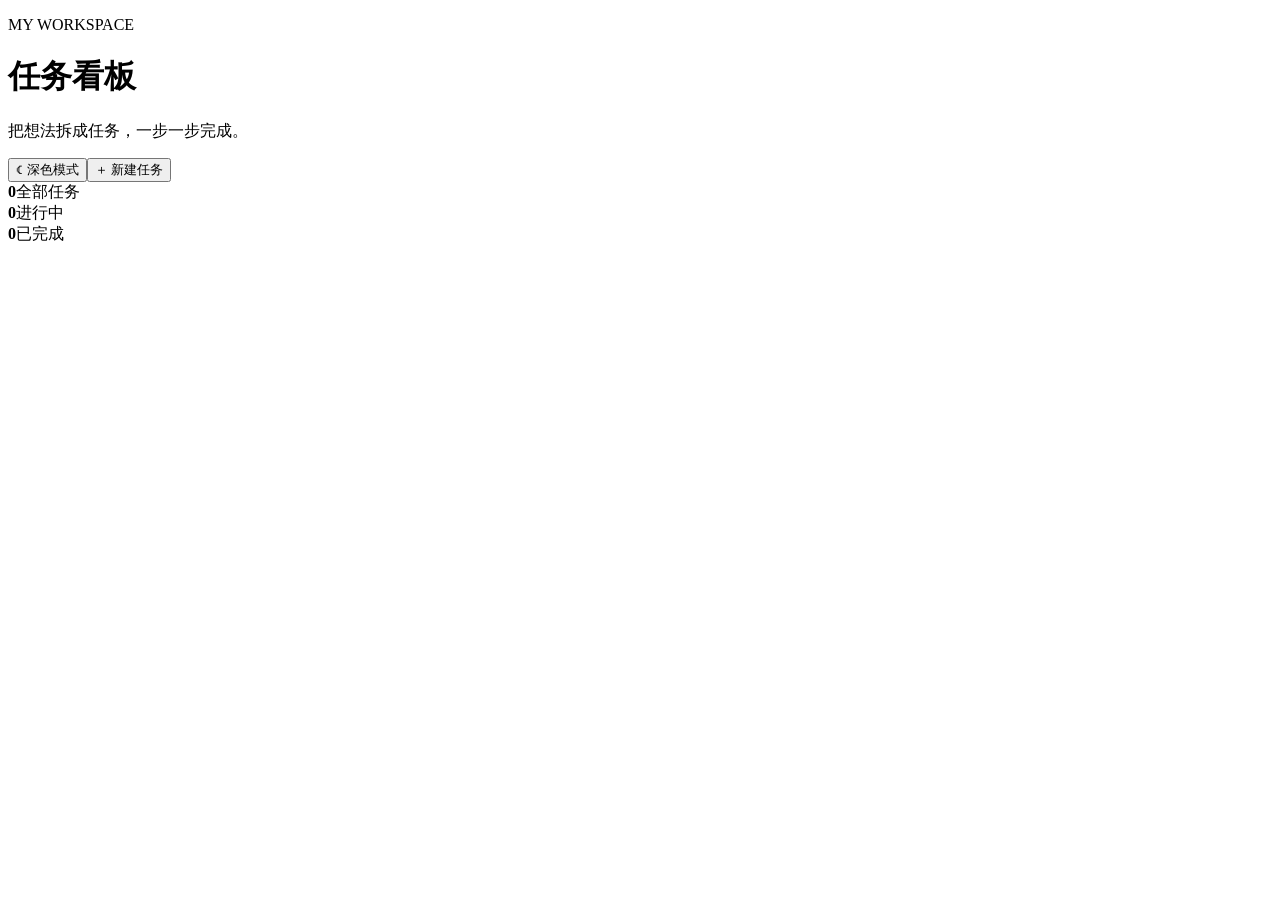
==== index.html @ d818872c "chore: initialize task board project" ====
<!doctype html>
<html lang="zh-CN">
<head>
  <meta charset="UTF-8" />
  <meta name="viewport" content="width=device-width, initial-scale=1" />
  <title>任务看板</title>
  <link rel="stylesheet" href="./style.css" />
</head>
<body>
  <div class="app">
    <header class="topbar">
      <div><p class="eyebrow">MY WORKSPACE</p><h1>任务看板</h1><p class="subtitle">把想法拆成任务，一步一步完成。</p></div>
      <div class="header-actions"><button id="theme-toggle" class="quiet" type="button" aria-label="切换深色模式">☾ 深色模式</button><button id="add-task" class="primary" type="button">＋ 新建任务</button></div>
    </header>
    <main>
      <section class="summary" aria-label="任务概览"><div><strong id="total-count">0</strong><span>全部任务</span></div><div><strong id="active-count">0</strong><span>进行中</span></div><div><strong id="done-count">0</strong><span>已完成</span></div></section>
      <div class="board" id="board"></div>
    </main>
  </div>
  <dialog id="task-dialog"><form id="task-form" method="dialog"><div class="dialog-head"><h2 id="dialog-title">新建任务</h2><button id="close-dialog" class="icon" type="button" aria-label="关闭">×</button></div><label>任务标题 <span class="required">*</span><input id="task-title" maxlength="100" required placeholder="例如：完成课堂实践演示" /></label><label>描述 <span class="optional">选填</span><textarea id="task-description" rows="4" maxlength="500" placeholder="补充任务内容"></textarea></label><div class="form-row"><label>状态<select id="task-status"><option value="todo">待办</option><option value="doing">进行中</option><option value="done">完成</option></select></label><label>优先级<select id="task-priority"><option value="medium">中</option><option value="high">高</option><option value="low">低</option></select></label></div><div class="dialog-actions"><button id="cancel-dialog" class="quiet" type="button">取消</button><button class="primary" type="submit">保存任务</button></div></form></dialog>
  <script src="./script.js" defer></script>
</body>
</html>
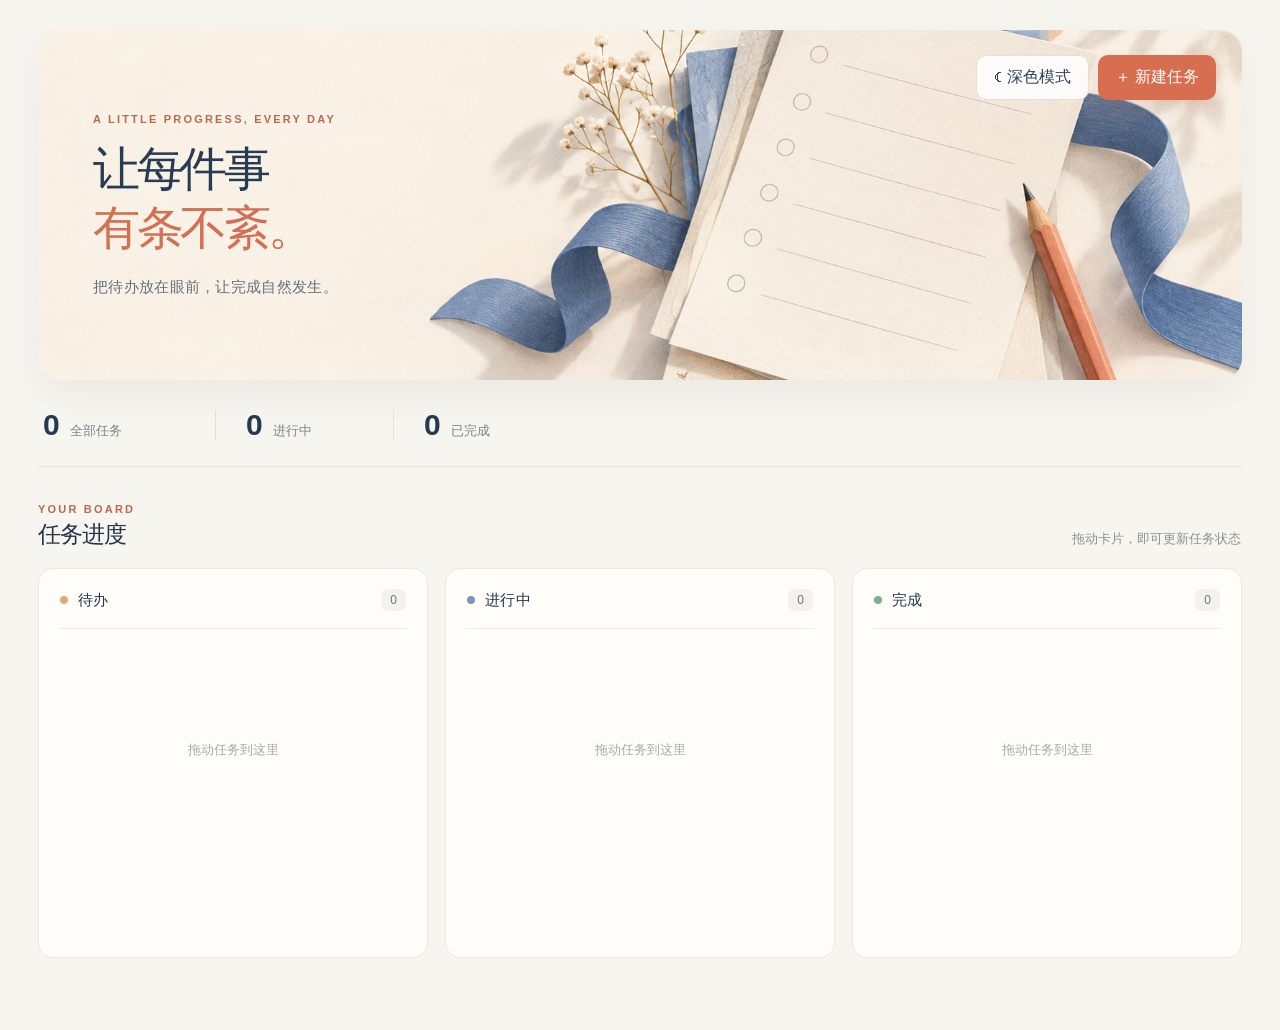
==== commit 4f2c0418: "design: refresh task board with original illustration" ====
--- a/index.html
+++ b/index.html
@@ -9,12 +9,13 @@
 <body>
   <div class="app">
     <header class="topbar">
-      <div><p class="eyebrow">MY WORKSPACE</p><h1>任务看板</h1><p class="subtitle">把想法拆成任务，一步一步完成。</p></div>
+      <img class="hero-art" src="./assets/task-hero.png" alt="" aria-hidden="true" />
+      <div class="hero-content"><p class="eyebrow">A LITTLE PROGRESS, EVERY DAY</p><h1>让每件事<br><em>有条不紊。</em></h1><p class="subtitle">把待办放在眼前，让完成自然发生。</p></div>
       <div class="header-actions"><button id="theme-toggle" class="quiet" type="button" aria-label="切换深色模式">☾ 深色模式</button><button id="add-task" class="primary" type="button">＋ 新建任务</button></div>
     </header>
     <main>
       <section class="summary" aria-label="任务概览"><div><strong id="total-count">0</strong><span>全部任务</span></div><div><strong id="active-count">0</strong><span>进行中</span></div><div><strong id="done-count">0</strong><span>已完成</span></div></section>
-      <div class="board" id="board"></div>
+      <div class="board-heading"><div><p class="section-kicker">YOUR BOARD</p><h2>任务进度</h2></div><p>拖动卡片，即可更新任务状态</p></div><div class="board" id="board"></div>
     </main>
   </div>
   <dialog id="task-dialog"><form id="task-form" method="dialog"><div class="dialog-head"><h2 id="dialog-title">新建任务</h2><button id="close-dialog" class="icon" type="button" aria-label="关闭">×</button></div><label>任务标题 <span class="required">*</span><input id="task-title" maxlength="100" required placeholder="例如：完成课堂实践演示" /></label><label>描述 <span class="optional">选填</span><textarea id="task-description" rows="4" maxlength="500" placeholder="补充任务内容"></textarea></label><div class="form-row"><label>状态<select id="task-status"><option value="todo">待办</option><option value="doing">进行中</option><option value="done">完成</option></select></label><label>优先级<select id="task-priority"><option value="medium">中</option><option value="high">高</option><option value="low">低</option></select></label></div><div class="dialog-actions"><button id="cancel-dialog" class="quiet" type="button">取消</button><button class="primary" type="submit">保存任务</button></div></form></dialog>
--- a/style.css
+++ b/style.css
@@ -0,0 +1,122 @@
+:root {
+  font-family: "Segoe UI", "Microsoft YaHei", "PingFang SC", sans-serif;
+  color: #25364a;
+  background: #f7f5f0;
+  font-synthesis: none;
+}
+* { box-sizing: border-box; }
+body { margin: 0; }
+button, input, textarea, select { font: inherit; }
+button { cursor: pointer; }
+.app { max-width: 1510px; margin: auto; padding: 30px 38px 72px; }
+.topbar {
+  position: relative; isolation: isolate; overflow: hidden;
+  min-height: 350px; border-radius: 22px;
+  background: #f6ede0; display: flex; align-items: center;
+  padding: 48px 55px;
+  box-shadow: 0 15px 36px rgba(76, 58, 39, .06);
+}
+.hero-art { position: absolute; z-index: -1; inset: 0; width: 100%; height: 100%; object-fit: cover; object-position: center 47%; }
+.hero-content { position: relative; max-width: 480px; }
+.eyebrow, .section-kicker { margin: 0 0 15px; color: #bc684e; font-size: 11px; font-weight: 800; letter-spacing: .2em; }
+h1 { margin: 0; color: #273c52; font-size: clamp(36px, 3.7vw, 55px); letter-spacing: -.07em; line-height: 1.24; font-weight: 800; }
+h1 em { font-style: normal; color: #d36f53; }
+.subtitle { margin: 21px 0 0; font-size: 15px; color: #66717b; letter-spacing: .02em; }
+.header-actions { position: absolute; top: 25px; right: 26px; display: flex; gap: 9px; }
+button { border: 0; border-radius: 10px; padding: 11px 17px; font-weight: 700; transition: background .18s, transform .18s, box-shadow .18s; }
+button:hover { transform: translateY(-1px); }
+button:focus-visible { outline: 3px solid #7294ba; outline-offset: 3px; }
+.primary { background: #d76e50; color: #fff; box-shadow: 0 7px 16px #a9543b2b; }
+.primary:hover { background: #bd5c41; box-shadow: 0 9px 20px #a9543b37; }
+.quiet { background: #ffffffda; color: #314359; border: 1px solid #e7e0d7; }
+.quiet:hover { background: #fff; }
+.summary { display: flex; gap: 0; margin: 30px 0 36px; border-bottom: 1px solid #e7e2d9; padding: 0 0 26px; }
+.summary div { display: flex; align-items: baseline; gap: 12px; min-width: 178px; padding: 0 30px; border-right: 1px solid #e7e2d9; }
+.summary div:first-child { padding-left: 5px; }
+.summary div:last-child { border: 0; }
+.summary strong { font-size: 30px; line-height: 1; letter-spacing: -.05em; color: #253b51; }
+.summary span { color: #7a858c; font-size: 13px; }
+.board-heading { display: flex; align-items: end; justify-content: space-between; gap: 16px; margin: 0 0 18px; }
+.board-heading .section-kicker { margin-bottom: 4px; }
+.board-heading h2 { font-size: 23px; margin: 0; letter-spacing: -.04em; }
+.board-heading > p { color: #8b928f; margin: 0 1px 2px; font-size: 13px; }
+.board { display: grid; grid-template-columns: repeat(3, minmax(0, 1fr)); gap: 17px; align-items: start; }
+.column { min-height: 390px; padding: 20px; background: #fffdfa; border: 1px solid #ede8df; border-radius: 15px; transition: background .2s, border .2s; }
+.column.drag-over { background: #eef3f8; border: 1px dashed #6e92b9; }
+.column-head { display: flex; align-items: center; gap: 10px; padding: 0 1px 17px; border-bottom: 1px solid #f0ece5; }
+.column-head h2 { font-size: 15px; margin: 0; flex: 1; letter-spacing: .02em; }
+.dot { width: 8px; height: 8px; border-radius: 50%; }
+.todo .dot { background: #dbad7b; }
+.doing .dot { background: #7996bd; }
+.done .dot { background: #7fae94; }
+.count { font-size: 12px; color: #67768a; background: #f5f2eb; border-radius: 7px; padding: 4px 9px; min-width: 24px; text-align: center; }
+.cards { display: flex; flex-direction: column; gap: 10px; min-height: 250px; padding-top: 16px; }
+.card { background: #fff; border: 1px solid #ebe7df; border-radius: 11px; padding: 17px; box-shadow: 0 5px 14px #766d5c0d; cursor: grab; transition: transform .18s, box-shadow .18s, border .18s; }
+.card:hover { transform: translateY(-2px); box-shadow: 0 9px 21px #766d5c17; border-color: #dacfc1; }
+.card:active { cursor: grabbing; }
+.card.dragging { opacity: .45; }
+.card-top { display: flex; justify-content: space-between; align-items: center; gap: 10px; }
+.priority { font-size: 11px; font-weight: 750; padding: 5px 9px; border-radius: 6px; }
+.priority.high { color: #b94d41; background: #faeae5; }
+.priority.medium { color: #a97327; background: #fbf1db; }
+.priority.low { color: #398265; background: #e8f4eb; }
+.card h3 { font-size: 16px; margin: 14px 0 7px; line-height: 1.45; overflow-wrap: anywhere; color: #273b50; }
+.card p { font-size: 13px; color: #788594; line-height: 1.65; margin: 0 0 16px; white-space: pre-wrap; overflow-wrap: anywhere; }
+.card-actions { display: flex; gap: 6px; justify-content: flex-end; margin-top: 14px; padding-top: 10px; border-top: 1px solid #f4f1ea; }
+.card-actions button { padding: 5px 8px; background: transparent; color: #73839a; font-size: 12px; }
+.card-actions button:hover { background: #f2f5f8; color: #3c6388; }
+.card-actions .delete:hover { color: #c45651; background: #faeeee; }
+.empty { color: #a7aaa7; text-align: center; font-size: 13px; padding: 96px 10px 50px; }
+dialog { border: 1px solid #ece5dc; border-radius: 18px; padding: 0; width: min(490px, calc(100% - 32px)); background: #fffdfa; color: #25364a; box-shadow: 0 25px 80px #17233c40; }
+dialog::backdrop { background: #15223c90; }
+form { padding: 29px; }
+.dialog-head { display: flex; justify-content: space-between; align-items: center; margin-bottom: 26px; }
+.dialog-head h2 { margin: 0; font-size: 22px; }
+.icon { background: transparent; font-size: 28px; line-height: 1; padding: 0 4px; color: #7b8799; }
+label { display: block; font-size: 13px; font-weight: 700; margin-bottom: 19px; }
+input, textarea, select { display: block; width: 100%; margin-top: 9px; border: 1px solid #deddd7; border-radius: 9px; padding: 11px 12px; background: #fff; color: #25364a; outline: 0; }
+input:focus, textarea:focus, select:focus { border-color: #6e92b9; box-shadow: 0 0 0 3px #6e92b922; }
+textarea { resize: vertical; }
+.required { color: #d76557; }
+.optional { font-weight: 400; color: #9aa5b3; }
+.form-row { display: grid; grid-template-columns: 1fr 1fr; gap: 14px; }
+.dialog-actions { display: flex; justify-content: flex-end; gap: 10px; margin-top: 10px; }
+body.dark { background: #151c24; color: #e9e4da; }
+body.dark .topbar { background: #f6ede0; }
+body.dark .summary { border-color: #37404b; }
+body.dark .summary div { border-color: #37404b; }
+body.dark .summary strong, body.dark .board-heading h2 { color: #f0ebe2; }
+body.dark .board-heading > p, body.dark .summary span { color: #a6b0b7; }
+body.dark .column { background: #202a34; border-color: #35404a; }
+body.dark .column.drag-over { background: #2a4054; border-color: #7696b8; }
+body.dark .column-head, body.dark .card-actions { border-color: #39434d; }
+body.dark .count { background: #34404d; color: #d7e0e9; }
+body.dark .card, body.dark dialog { background: #293541; border-color: #3a4956; color: #e9eef6; }
+body.dark .card h3 { color: #f0f3f5; }
+body.dark .card p { color: #aebac4; }
+body.dark .empty { color: #98a5ae; }
+body.dark input, body.dark textarea, body.dark select { background: #1c2731; color: #e9eef6; border-color: #42505c; }
+body.dark .card-actions button:hover { background: #354251; }
+@media (max-width: 900px) {
+  .app { padding: 20px 18px 48px; }
+  .topbar { min-height: 320px; padding: 38px 35px; }
+  .hero-content { max-width: 390px; }
+  .board { grid-template-columns: 1fr; }
+  .column { min-height: 180px; }
+  .cards { min-height: 100px; }
+  .empty { padding: 44px 10px; }
+}
+@media (max-width: 600px) {
+  .topbar { min-height: 400px; align-items: start; padding: 94px 24px 28px; }
+  .hero-art { width: 170%; max-width: none; left: -45%; object-position: center; opacity: .76; }
+  .hero-content { background: #f6ede0db; border-radius: 8px; padding: 4px 8px 8px 0; }
+  h1 { font-size: 38px; }
+  .header-actions { left: 18px; right: 18px; top: 18px; }
+  .header-actions button { flex: 1; padding: 10px 9px; font-size: 12px; }
+  .summary { justify-content: space-between; margin: 24px 0 29px; padding-bottom: 20px; }
+  .summary div { flex-direction: column; gap: 4px; min-width: 0; flex: 1; padding: 0 10px; }
+  .summary div:first-child { padding-left: 0; }
+  .summary strong { font-size: 25px; }
+  .summary span { font-size: 11px; }
+  .board-heading { align-items: start; flex-direction: column; gap: 7px; }
+}
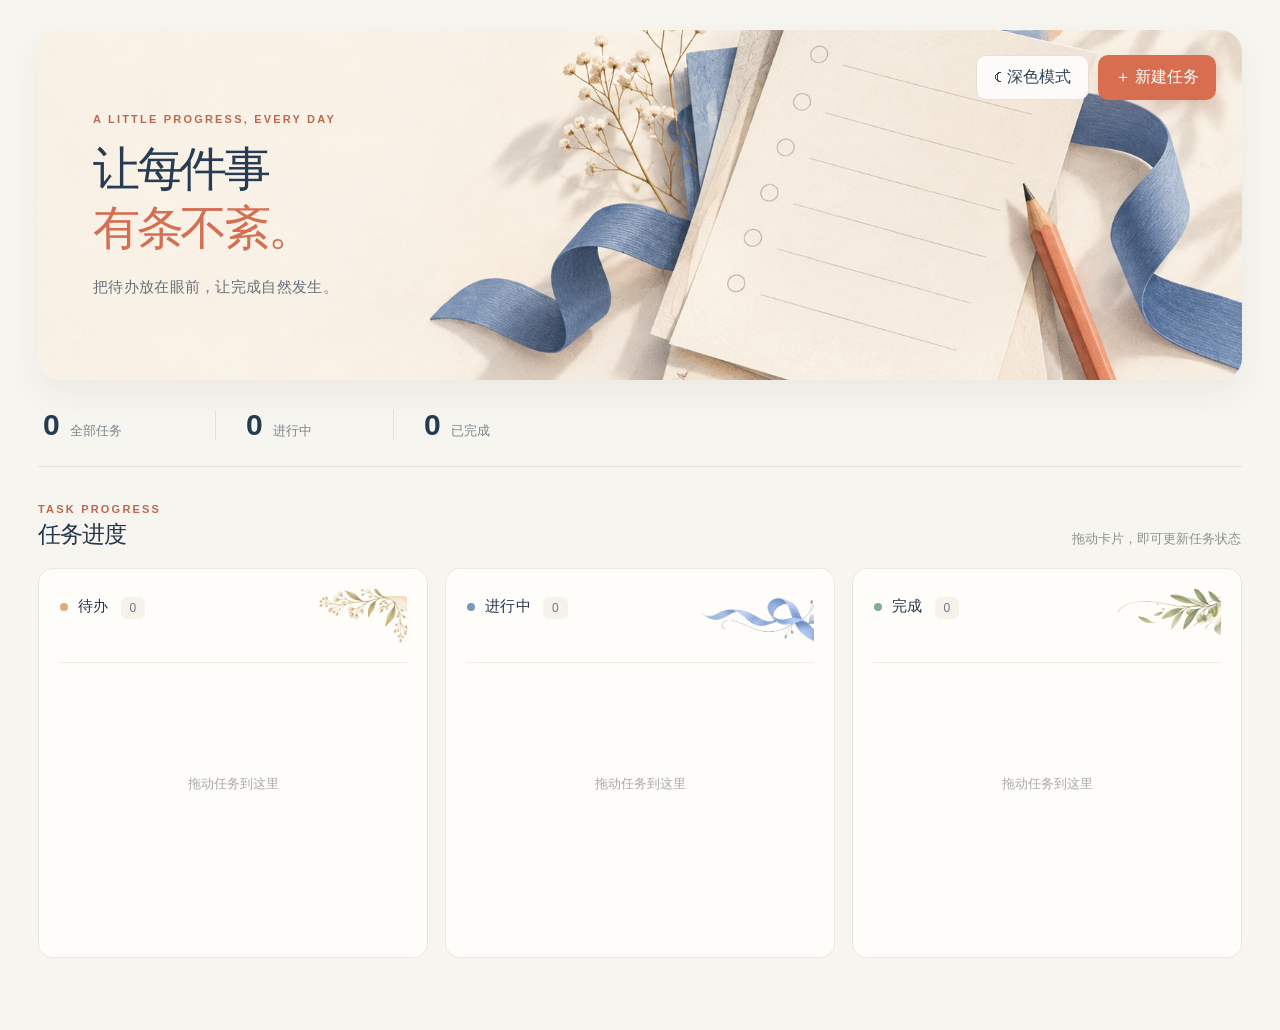
==== commit c40f5c70: "design: refine task cards and dark theme" ====
--- a/index.html
+++ b/index.html
@@ -15,7 +15,7 @@
     </header>
     <main>
       <section class="summary" aria-label="任务概览"><div><strong id="total-count">0</strong><span>全部任务</span></div><div><strong id="active-count">0</strong><span>进行中</span></div><div><strong id="done-count">0</strong><span>已完成</span></div></section>
-      <div class="board-heading"><div><p class="section-kicker">YOUR BOARD</p><h2>任务进度</h2></div><p>拖动卡片，即可更新任务状态</p></div><div class="board" id="board"></div>
+      <div class="board-heading"><div><p class="section-kicker">TASK PROGRESS</p><h2>任务进度</h2></div><p>拖动卡片，即可更新任务状态</p></div><div class="board" id="board"></div>
     </main>
   </div>
   <dialog id="task-dialog"><form id="task-form" method="dialog"><div class="dialog-head"><h2 id="dialog-title">新建任务</h2><button id="close-dialog" class="icon" type="button" aria-label="关闭">×</button></div><label>任务标题 <span class="required">*</span><input id="task-title" maxlength="100" required placeholder="例如：完成课堂实践演示" /></label><label>描述 <span class="optional">选填</span><textarea id="task-description" rows="4" maxlength="500" placeholder="补充任务内容"></textarea></label><div class="form-row"><label>状态<select id="task-status"><option value="todo">待办</option><option value="doing">进行中</option><option value="done">完成</option></select></label><label>优先级<select id="task-priority"><option value="medium">中</option><option value="high">高</option><option value="low">低</option></select></label></div><div class="dialog-actions"><button id="cancel-dialog" class="quiet" type="button">取消</button><button class="primary" type="submit">保存任务</button></div></form></dialog>
--- a/style.css
+++ b/style.css
@@ -120,3 +120,60 @@
   .summary span { font-size: 11px; }
   .board-heading { align-items: start; flex-direction: column; gap: 7px; }
 }
+
+/* Focused refinements: themed hero, status ornaments, and priority-colored task cards. */
+body.dark .topbar { background: #1d2832; box-shadow: 0 15px 36px #050a0e45; }
+body.dark .hero-art { filter: brightness(.27) saturate(.8); }
+body.dark .eyebrow { color: #dfa58e; }
+body.dark h1 { color: #f3eee8; }
+body.dark h1 em { color: #eeaa90; }
+body.dark .subtitle { color: #d4d5d2; }
+body.dark .topbar .quiet { background: #25333ee8; border-color: #66717a; color: #f3eee8; }
+body.dark .topbar .quiet:hover { background: #344450; }
+.column-head { position: relative; overflow: hidden; min-height: 74px; align-items: flex-start; padding-top: 8px; }
+.column-head .dot { margin-top: 6px; position: relative; z-index: 1; }
+.column-head h2 { flex: 0 0 auto; position: relative; z-index: 1; }
+.column-head .count { margin-left: 2px; position: relative; z-index: 1; }
+.column-ornament { position: absolute; top: -12px; right: -16px; width: 220px; height: 78px; object-fit: contain; object-position: right center; pointer-events: none; opacity: .78; }
+body.dark .column-ornament { opacity: .55; }
+.card { position: relative; overflow: hidden; min-height: 128px; }
+.card:focus-visible { outline: 3px solid #7294ba; outline-offset: 2px; }
+.card.priority-high { background: #fff0ed; border-color: #f0cbc4; }
+.card.priority-medium { background: #fff7e9; border-color: #eddfbf; }
+.card.priority-low { background: #edf8f0; border-color: #cde8d5; }
+.card.priority-high:hover { border-color: #dfa89e; }
+.card.priority-medium:hover { border-color: #d9c68f; }
+.card.priority-low:hover { border-color: #a6d5b5; }
+.card.priority-high .priority.high { background: #f7dcd6; }
+.card.priority-medium .priority.medium { background: #f6e7bd; }
+.card.priority-low .priority.low { background: #d8eddd; }
+.card-actions {
+  position: absolute; inset: 0; z-index: 2; margin: 0; padding: 0;
+  border: 0; border-radius: inherit;
+  display: flex; align-items: center; justify-content: center; gap: 11px;
+  opacity: 0; visibility: hidden; pointer-events: none;
+  transition: opacity .16s, visibility .16s;
+}
+.priority-high .card-actions { background: #fff0edf2; }
+.priority-medium .card-actions { background: #fff7e9f2; }
+.priority-low .card-actions { background: #edf8f0f2; }
+.card.actions-visible .card-actions { opacity: 1; visibility: visible; pointer-events: auto; }
+.card-actions button { min-width: 82px; padding: 10px 13px; background: #ffffffeb; border: 1px solid #d9d5cb; color: #344960; font-size: 13px; box-shadow: 0 3px 10px #413a3212; }
+.card-actions button:hover { background: #fff; color: #274967; }
+.card-actions .delete { color: #b95048; border-color: #e9c6c0; }
+.card-actions .delete:hover { background: #fff; color: #a33d38; }
+body.dark .card.priority-high { background: #483238; border-color: #7e4a50; }
+body.dark .card.priority-medium { background: #494234; border-color: #816c45; }
+body.dark .card.priority-low { background: #30473c; border-color: #527966; }
+body.dark .card.priority-high .priority.high { color: #ffbdb3; background: #623e43; }
+body.dark .card.priority-medium .priority.medium { color: #f1d08b; background: #63543b; }
+body.dark .card.priority-low .priority.low { color: #acd9b8; background: #3d5d4d; }
+body.dark .priority-high .card-actions { background: #483238f2; }
+body.dark .priority-medium .card-actions { background: #494234f2; }
+body.dark .priority-low .card-actions { background: #30473cf2; }
+body.dark .card-actions button { background: #f2eee8; border-color: #d2c8c0; color: #293e52; }
+body.dark .card-actions .delete { color: #a3433f; }
+@media (max-width: 600px) {
+  body.dark .hero-content { background: #1d2832d9; }
+  .column-ornament { width: 190px; }
+}
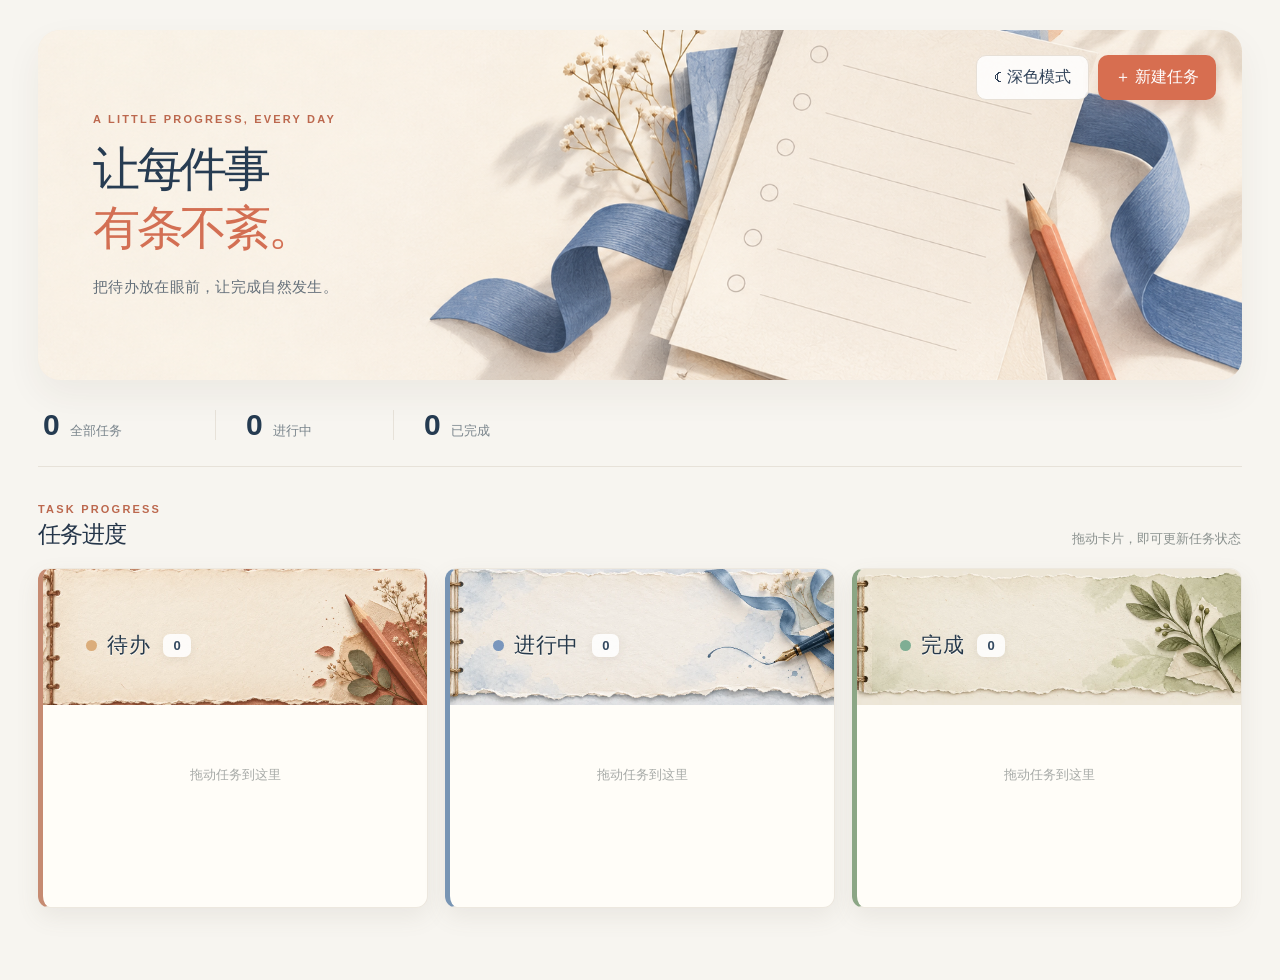
==== commit 58822d25: "design: turn kanban columns into compact notebooks" ====
--- a/index.html
+++ b/index.html
@@ -4,7 +4,7 @@
   <meta charset="UTF-8" />
   <meta name="viewport" content="width=device-width, initial-scale=1" />
   <title>任务看板</title>
-  <link rel="stylesheet" href="./style.css" />
+  <link rel="stylesheet" href="./style.css?v=20260922-3" />
 </head>
 <body>
   <div class="app">
@@ -19,6 +19,6 @@
     </main>
   </div>
   <dialog id="task-dialog"><form id="task-form" method="dialog"><div class="dialog-head"><h2 id="dialog-title">新建任务</h2><button id="close-dialog" class="icon" type="button" aria-label="关闭">×</button></div><label>任务标题 <span class="required">*</span><input id="task-title" maxlength="100" required placeholder="例如：完成课堂实践演示" /></label><label>描述 <span class="optional">选填</span><textarea id="task-description" rows="4" maxlength="500" placeholder="补充任务内容"></textarea></label><div class="form-row"><label>状态<select id="task-status"><option value="todo">待办</option><option value="doing">进行中</option><option value="done">完成</option></select></label><label>优先级<select id="task-priority"><option value="medium">中</option><option value="high">高</option><option value="low">低</option></select></label></div><div class="dialog-actions"><button id="cancel-dialog" class="quiet" type="button">取消</button><button class="primary" type="submit">保存任务</button></div></form></dialog>
-  <script src="./script.js" defer></script>
+  <script src="./script.js?v=20260922-3" defer></script>
 </body>
 </html>
--- a/style.css
+++ b/style.css
@@ -134,8 +134,6 @@
 .column-head .dot { margin-top: 6px; position: relative; z-index: 1; }
 .column-head h2 { flex: 0 0 auto; position: relative; z-index: 1; }
 .column-head .count { margin-left: 2px; position: relative; z-index: 1; }
-.column-ornament { position: absolute; top: -12px; right: -16px; width: 220px; height: 78px; object-fit: contain; object-position: right center; pointer-events: none; opacity: .78; }
-body.dark .column-ornament { opacity: .55; }
 .card { position: relative; overflow: hidden; min-height: 128px; }
 .card:focus-visible { outline: 3px solid #7294ba; outline-offset: 2px; }
 .card.priority-high { background: #fff0ed; border-color: #f0cbc4; }
@@ -175,5 +173,53 @@
 body.dark .card-actions .delete { color: #a3433f; }
 @media (max-width: 600px) {
   body.dark .hero-content { background: #1d2832d9; }
-  .column-ornament { width: 190px; }
-}
+}
+
+/* Full notebook headers and compact task cards. */
+.column {
+  min-height: 340px;
+  padding: 0 16px 18px;
+  overflow: hidden;
+  border-left-width: 5px;
+  border-radius: 12px;
+  background: #fffdf8;
+  box-shadow: 0 9px 23px #6e625719;
+}
+.column.todo { border-left-color: #c68b72; }
+.column.doing { border-left-color: #7895b4; }
+.column.done { border-left-color: #8ba685; }
+.column-head {
+  margin: 0 -16px 0 -16px;
+  padding: 43px 22px 27px 43px;
+  min-height: 136px;
+  align-items: center;
+  gap: 10px;
+  border: 0;
+  background-size: cover;
+  background-position: center center;
+  background-repeat: no-repeat;
+}
+.todo .column-head { background-image: url('./assets/notebook-todo.webp'); }
+.doing .column-head { background-image: url('./assets/notebook-doing.webp'); }
+.done .column-head { background-image: url('./assets/notebook-done.webp'); }
+.column-head .dot { width: 11px; height: 11px; margin-top: 0; flex: 0 0 auto; }
+.column-head h2 { font-size: 21px; font-weight: 850; color: #26394b; letter-spacing: .035em; text-shadow: 0 1px #fffcf6; }
+.column-head .count { margin-left: 3px; background: #ffffffd9; color: #334960; font-weight: 800; font-size: 13px; padding: 4px 10px; box-shadow: 0 2px 8px #74685b1a; }
+.cards { min-height: 172px; padding-top: 9px; gap: 9px; }
+.card { min-height: 0; padding: 11px 14px 12px; }
+.card .priority { font-size: 10px; padding: 4px 7px; }
+.card h3 { margin: 8px 0 3px; font-size: 15px; line-height: 1.38; }
+.card p { margin: 0; font-size: 12px; line-height: 1.45; }
+.empty { padding: 52px 10px; }
+body.dark .column { background: #222c35; border-color: #394650; }
+body.dark .column.todo { border-left-color: #9f6e5f; }
+body.dark .column.doing { border-left-color: #6c88a3; }
+body.dark .column.done { border-left-color: #779079; }
+body.dark .column-head::before { content: ''; position: absolute; inset: 0; background: #17232cc2; pointer-events: none; }
+body.dark .column-head h2 { color: #f7efe4; text-shadow: none; }
+body.dark .column-head .count { background: #263744e8; color: #f5f0e8; }
+@media (max-width: 900px) {
+  .column { min-height: 270px; }
+  .column-head { min-height: 132px; }
+  .cards { min-height: 100px; }
+}
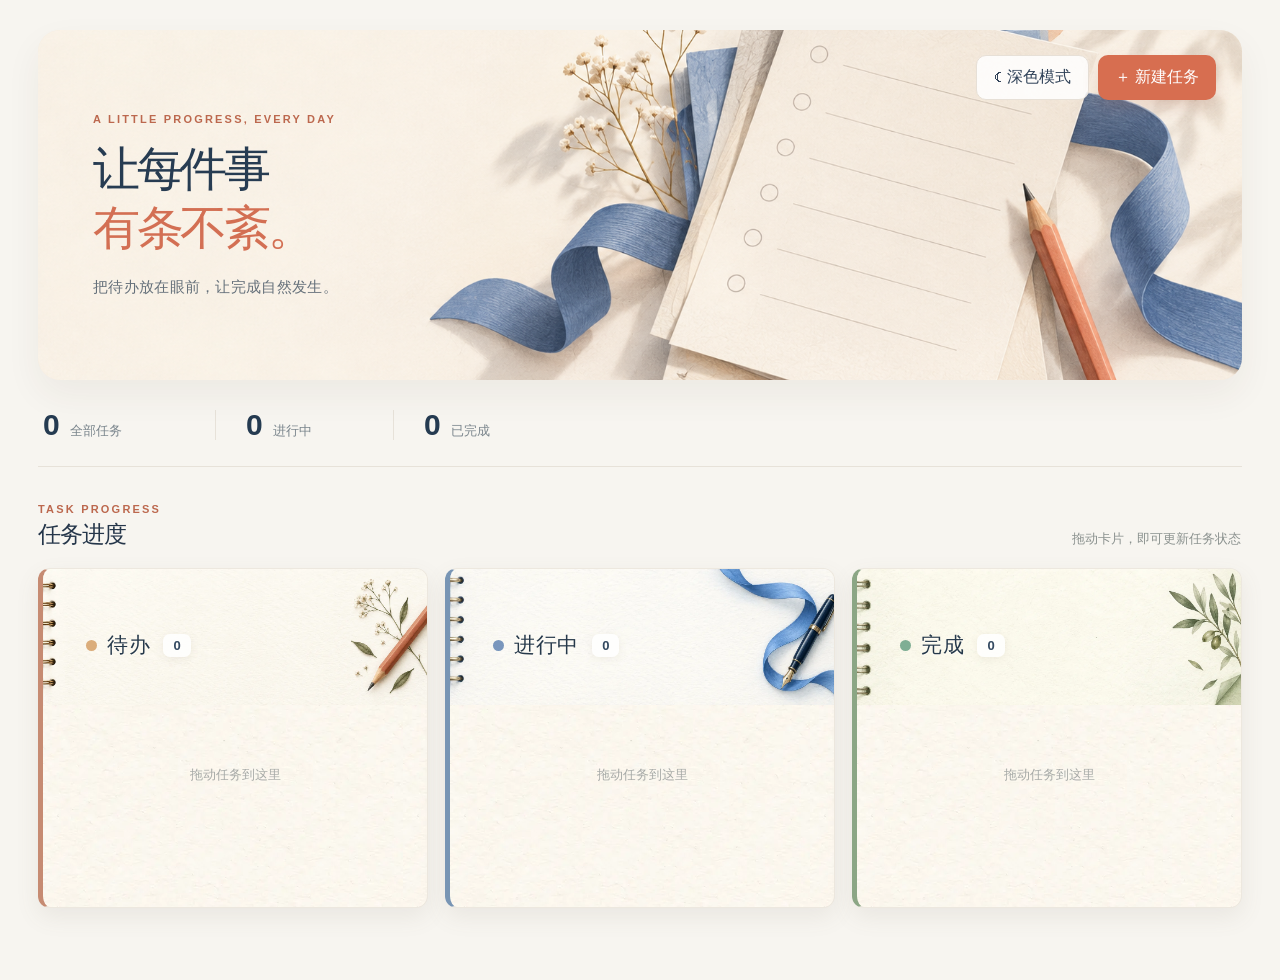
==== commit 435c92f0: "design: use seamless paper notebook artwork" ====
--- a/index.html
+++ b/index.html
@@ -4,7 +4,7 @@
   <meta charset="UTF-8" />
   <meta name="viewport" content="width=device-width, initial-scale=1" />
   <title>任务看板</title>
-  <link rel="stylesheet" href="./style.css?v=20260922-3" />
+  <link rel="stylesheet" href="./style.css?v=20260922-4" />
 </head>
 <body>
   <div class="app">
--- a/style.css
+++ b/style.css
@@ -182,7 +182,8 @@
   overflow: hidden;
   border-left-width: 5px;
   border-radius: 12px;
-  background: #fffdf8;
+  background: #fffdf8 url('./assets/paper-texture.webp') repeat;
+  background-size: 360px 360px;
   box-shadow: 0 9px 23px #6e625719;
 }
 .column.todo { border-left-color: #c68b72; }
@@ -195,13 +196,13 @@
   align-items: center;
   gap: 10px;
   border: 0;
-  background-size: cover;
+  background-size: 100% 100%;
   background-position: center center;
   background-repeat: no-repeat;
 }
-.todo .column-head { background-image: url('./assets/notebook-todo.webp'); }
-.doing .column-head { background-image: url('./assets/notebook-doing.webp'); }
-.done .column-head { background-image: url('./assets/notebook-done.webp'); }
+.todo .column-head { background-image: url('./assets/notebook-todo-v2.webp'); }
+.doing .column-head { background-image: url('./assets/notebook-doing-v2.webp'); }
+.done .column-head { background-image: url('./assets/notebook-done-v2.webp'); }
 .column-head .dot { width: 11px; height: 11px; margin-top: 0; flex: 0 0 auto; }
 .column-head h2 { font-size: 21px; font-weight: 850; color: #26394b; letter-spacing: .035em; text-shadow: 0 1px #fffcf6; }
 .column-head .count { margin-left: 3px; background: #ffffffd9; color: #334960; font-weight: 800; font-size: 13px; padding: 4px 10px; box-shadow: 0 2px 8px #74685b1a; }
@@ -211,11 +212,11 @@
 .card h3 { margin: 8px 0 3px; font-size: 15px; line-height: 1.38; }
 .card p { margin: 0; font-size: 12px; line-height: 1.45; }
 .empty { padding: 52px 10px; }
-body.dark .column { background: #222c35; border-color: #394650; }
+body.dark .column { background: #2b3945 url('./assets/paper-texture.webp') repeat; background-size: 360px 360px; background-blend-mode: multiply; border-color: #394650; }
 body.dark .column.todo { border-left-color: #9f6e5f; }
 body.dark .column.doing { border-left-color: #6c88a3; }
 body.dark .column.done { border-left-color: #779079; }
-body.dark .column-head::before { content: ''; position: absolute; inset: 0; background: #17232cc2; pointer-events: none; }
+body.dark .column-head::before { content: ''; position: absolute; inset: 0; background: #17232ce8; pointer-events: none; }
 body.dark .column-head h2 { color: #f7efe4; text-shadow: none; }
 body.dark .column-head .count { background: #263744e8; color: #f5f0e8; }
 @media (max-width: 900px) {
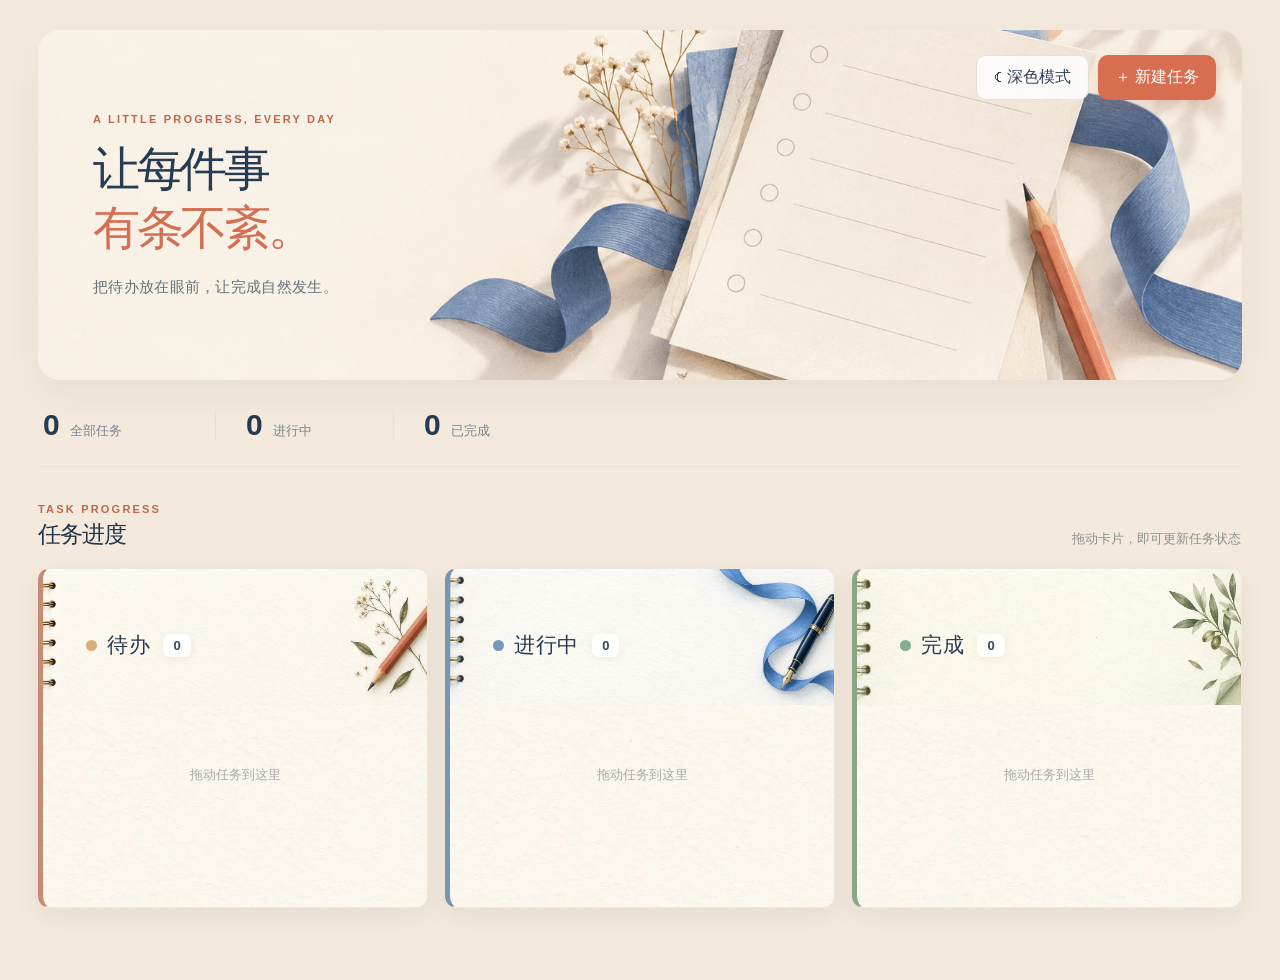
==== commit 74e7d6d3: "design: add warm paper priority cards" ====
--- a/index.html
+++ b/index.html
@@ -4,7 +4,7 @@
   <meta charset="UTF-8" />
   <meta name="viewport" content="width=device-width, initial-scale=1" />
   <title>任务看板</title>
-  <link rel="stylesheet" href="./style.css?v=20260922-4" />
+  <link rel="stylesheet" href="./style.css?v=20260922-5" />
 </head>
 <body>
   <div class="app">
--- a/style.css
+++ b/style.css
@@ -123,7 +123,7 @@
 
 /* Focused refinements: themed hero, status ornaments, and priority-colored task cards. */
 body.dark .topbar { background: #1d2832; box-shadow: 0 15px 36px #050a0e45; }
-body.dark .hero-art { filter: brightness(.27) saturate(.8); }
+body.dark .hero-art { filter: brightness(.42) saturate(.88); }
 body.dark .eyebrow { color: #dfa58e; }
 body.dark h1 { color: #f3eee8; }
 body.dark h1 em { color: #eeaa90; }
@@ -216,7 +216,7 @@
 body.dark .column.todo { border-left-color: #9f6e5f; }
 body.dark .column.doing { border-left-color: #6c88a3; }
 body.dark .column.done { border-left-color: #779079; }
-body.dark .column-head::before { content: ''; position: absolute; inset: 0; background: #17232ce8; pointer-events: none; }
+body.dark .column-head::before { content: ''; position: absolute; inset: 0; background: #17232cc4; pointer-events: none; }
 body.dark .column-head h2 { color: #f7efe4; text-shadow: none; }
 body.dark .column-head .count { background: #263744e8; color: #f5f0e8; }
 @media (max-width: 900px) {
@@ -224,3 +224,18 @@
   .column-head { min-height: 132px; }
   .cards { min-height: 100px; }
 }
+
+
+/* Warm workspace and straight-edged priority paper cards. */
+:root { background: #f3eadd; }
+body { min-height: 100vh; background: #f3eadd; }
+body.dark { background: #151c24; }
+.card { border-radius: 0; box-shadow: 2px 3px 0 #66554512; }
+.card:hover { box-shadow: 3px 5px 0 #6655451a; }
+.card.priority-high { background: #fbe6e3 url('./assets/card-high-paper.webp') repeat; background-size: 320px 320px; border-color: #edc4be; }
+.card.priority-medium { background: #fff1d3 url('./assets/card-medium-paper.webp') repeat; background-size: 320px 320px; border-color: #e8d59d; }
+.card.priority-low { background: #e9f4e8 url('./assets/card-low-paper.webp') repeat; background-size: 320px 320px; border-color: #c9dfc9; }
+.card .priority, .card-actions, .card-actions button { border-radius: 0; }
+body.dark .card.priority-high { background: #593b40 url('./assets/card-high-paper.webp') repeat; background-size: 320px 320px; background-blend-mode: multiply; border-color: #9a676d; }
+body.dark .card.priority-medium { background: #5d5137 url('./assets/card-medium-paper.webp') repeat; background-size: 320px 320px; background-blend-mode: multiply; border-color: #9a8455; }
+body.dark .card.priority-low { background: #355344 url('./assets/card-low-paper.webp') repeat; background-size: 320px 320px; background-blend-mode: multiply; border-color: #62836e; }
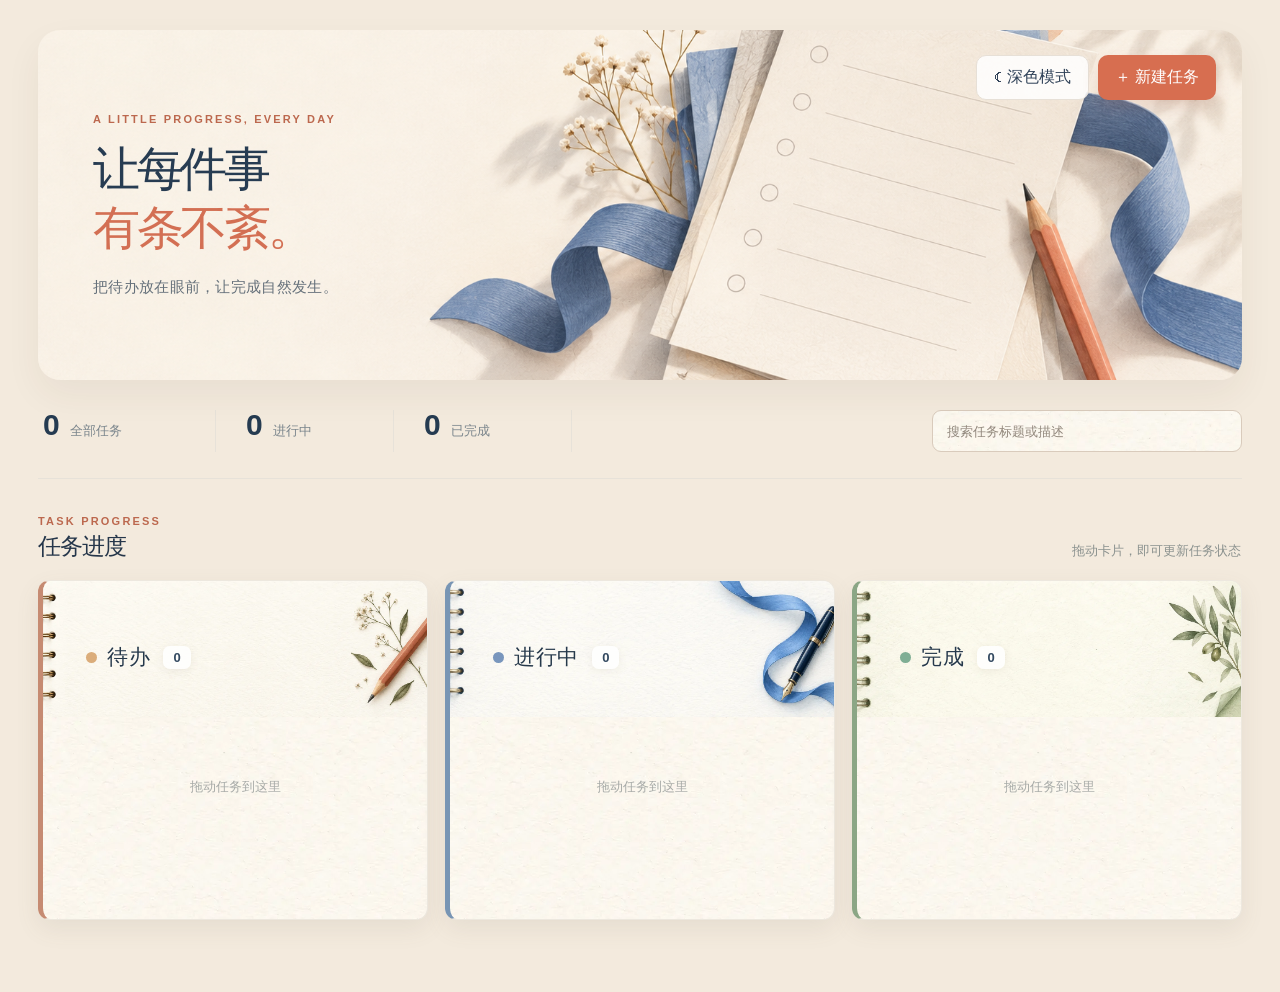
==== commit 3b18610f: "feat: search tasks and align rounded cards" ====
--- a/index.html
+++ b/index.html
@@ -4,7 +4,7 @@
   <meta charset="UTF-8" />
   <meta name="viewport" content="width=device-width, initial-scale=1" />
   <title>任务看板</title>
-  <link rel="stylesheet" href="./style.css?v=20260922-5" />
+  <link rel="stylesheet" href="./style.css?v=20260922-6" />
 </head>
 <body>
   <div class="app">
@@ -14,11 +14,11 @@
       <div class="header-actions"><button id="theme-toggle" class="quiet" type="button" aria-label="切换深色模式">☾ 深色模式</button><button id="add-task" class="primary" type="button">＋ 新建任务</button></div>
     </header>
     <main>
-      <section class="summary" aria-label="任务概览"><div><strong id="total-count">0</strong><span>全部任务</span></div><div><strong id="active-count">0</strong><span>进行中</span></div><div><strong id="done-count">0</strong><span>已完成</span></div></section>
+      <section class="summary" aria-label="任务概览"><div><strong id="total-count">0</strong><span>全部任务</span></div><div><strong id="active-count">0</strong><span>进行中</span></div><div><strong id="done-count">0</strong><span>已完成</span></div><input id="task-search" class="task-search" type="search" aria-label="搜索任务" placeholder="搜索任务标题或描述" autocomplete="off" /></section>
       <div class="board-heading"><div><p class="section-kicker">TASK PROGRESS</p><h2>任务进度</h2></div><p>拖动卡片，即可更新任务状态</p></div><div class="board" id="board"></div>
     </main>
   </div>
   <dialog id="task-dialog"><form id="task-form" method="dialog"><div class="dialog-head"><h2 id="dialog-title">新建任务</h2><button id="close-dialog" class="icon" type="button" aria-label="关闭">×</button></div><label>任务标题 <span class="required">*</span><input id="task-title" maxlength="100" required placeholder="例如：完成课堂实践演示" /></label><label>描述 <span class="optional">选填</span><textarea id="task-description" rows="4" maxlength="500" placeholder="补充任务内容"></textarea></label><div class="form-row"><label>状态<select id="task-status"><option value="todo">待办</option><option value="doing">进行中</option><option value="done">完成</option></select></label><label>优先级<select id="task-priority"><option value="medium">中</option><option value="high">高</option><option value="low">低</option></select></label></div><div class="dialog-actions"><button id="cancel-dialog" class="quiet" type="button">取消</button><button class="primary" type="submit">保存任务</button></div></form></dialog>
-  <script src="./script.js?v=20260922-3" defer></script>
+  <script src="./script.js?v=20260922-6" defer></script>
 </body>
 </html>
--- a/style.css
+++ b/style.css
@@ -239,3 +239,31 @@
 body.dark .card.priority-high { background: #593b40 url('./assets/card-high-paper.webp') repeat; background-size: 320px 320px; background-blend-mode: multiply; border-color: #9a676d; }
 body.dark .card.priority-medium { background: #5d5137 url('./assets/card-medium-paper.webp') repeat; background-size: 320px 320px; background-blend-mode: multiply; border-color: #9a8455; }
 body.dark .card.priority-low { background: #355344 url('./assets/card-low-paper.webp') repeat; background-size: 320px 320px; background-blend-mode: multiply; border-color: #62836e; }
+
+/* Search and aligned, rounded paper task cards. */
+.summary .task-search {
+  flex: 0 0 310px;
+  width: 310px;
+  height: 42px;
+  margin: 0 0 0 auto;
+  align-self: center;
+  padding: 9px 14px;
+  border: 1px solid #d9cbbc;
+  border-radius: 9px;
+  background: #fffdf8 url('./assets/paper-texture.webp') repeat;
+  background-size: 320px 320px;
+  color: #273b50;
+  font-size: 13px;
+}
+.summary .task-search::placeholder { color: #91877c; }
+.summary .task-search:focus { border-color: #c57f67; box-shadow: 0 0 0 3px #c57f6724; }
+body.dark .summary .task-search { background: #273541; border-color: #50606b; color: #f2efe9; }
+body.dark .summary .task-search::placeholder { color: #b8bdc0; }
+.card { border-radius: 10px; }
+.card .priority { padding: 0 !important; background: transparent !important; border-radius: 0; }
+.card-actions { border-radius: inherit; }
+.card-actions button { border-radius: 7px; }
+@media (max-width: 1050px) {
+  .summary { flex-wrap: wrap; row-gap: 16px; }
+  .summary .task-search { flex: 0 0 100%; width: 100%; margin: 0; }
+}
